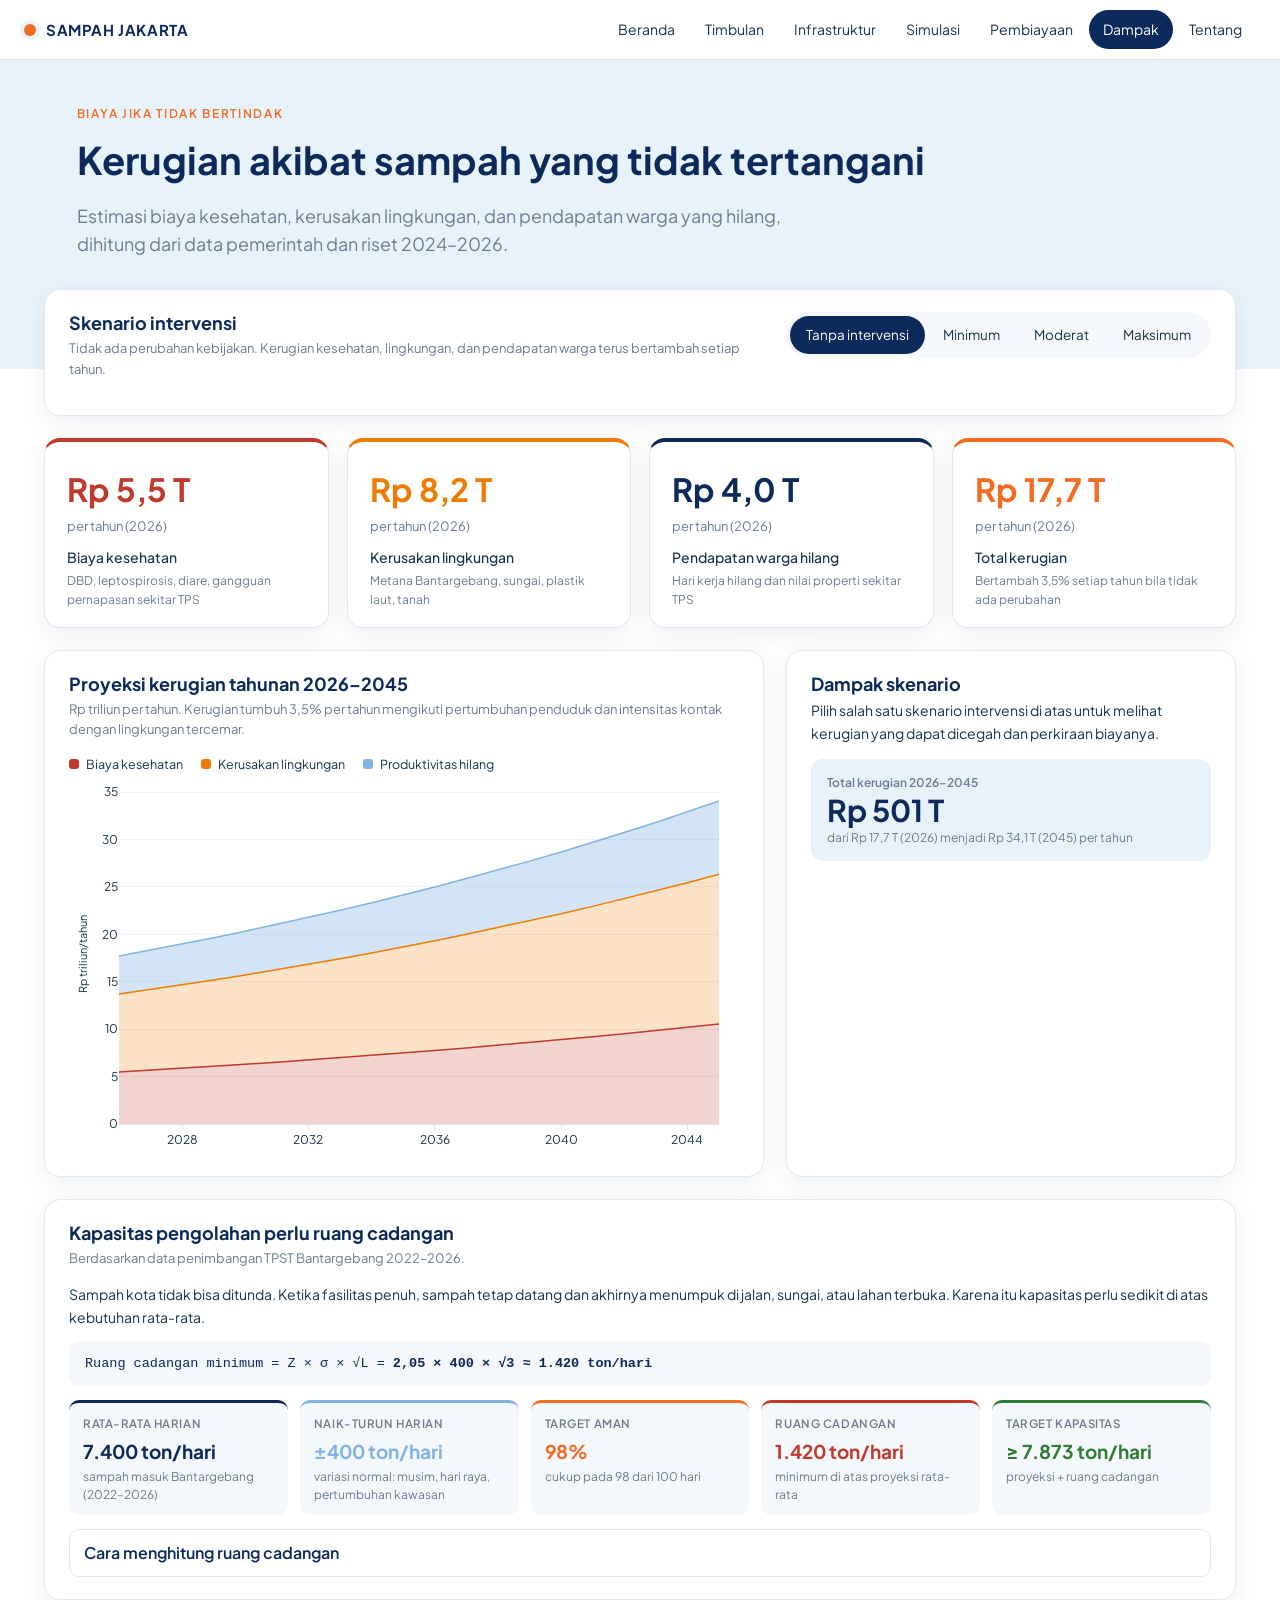
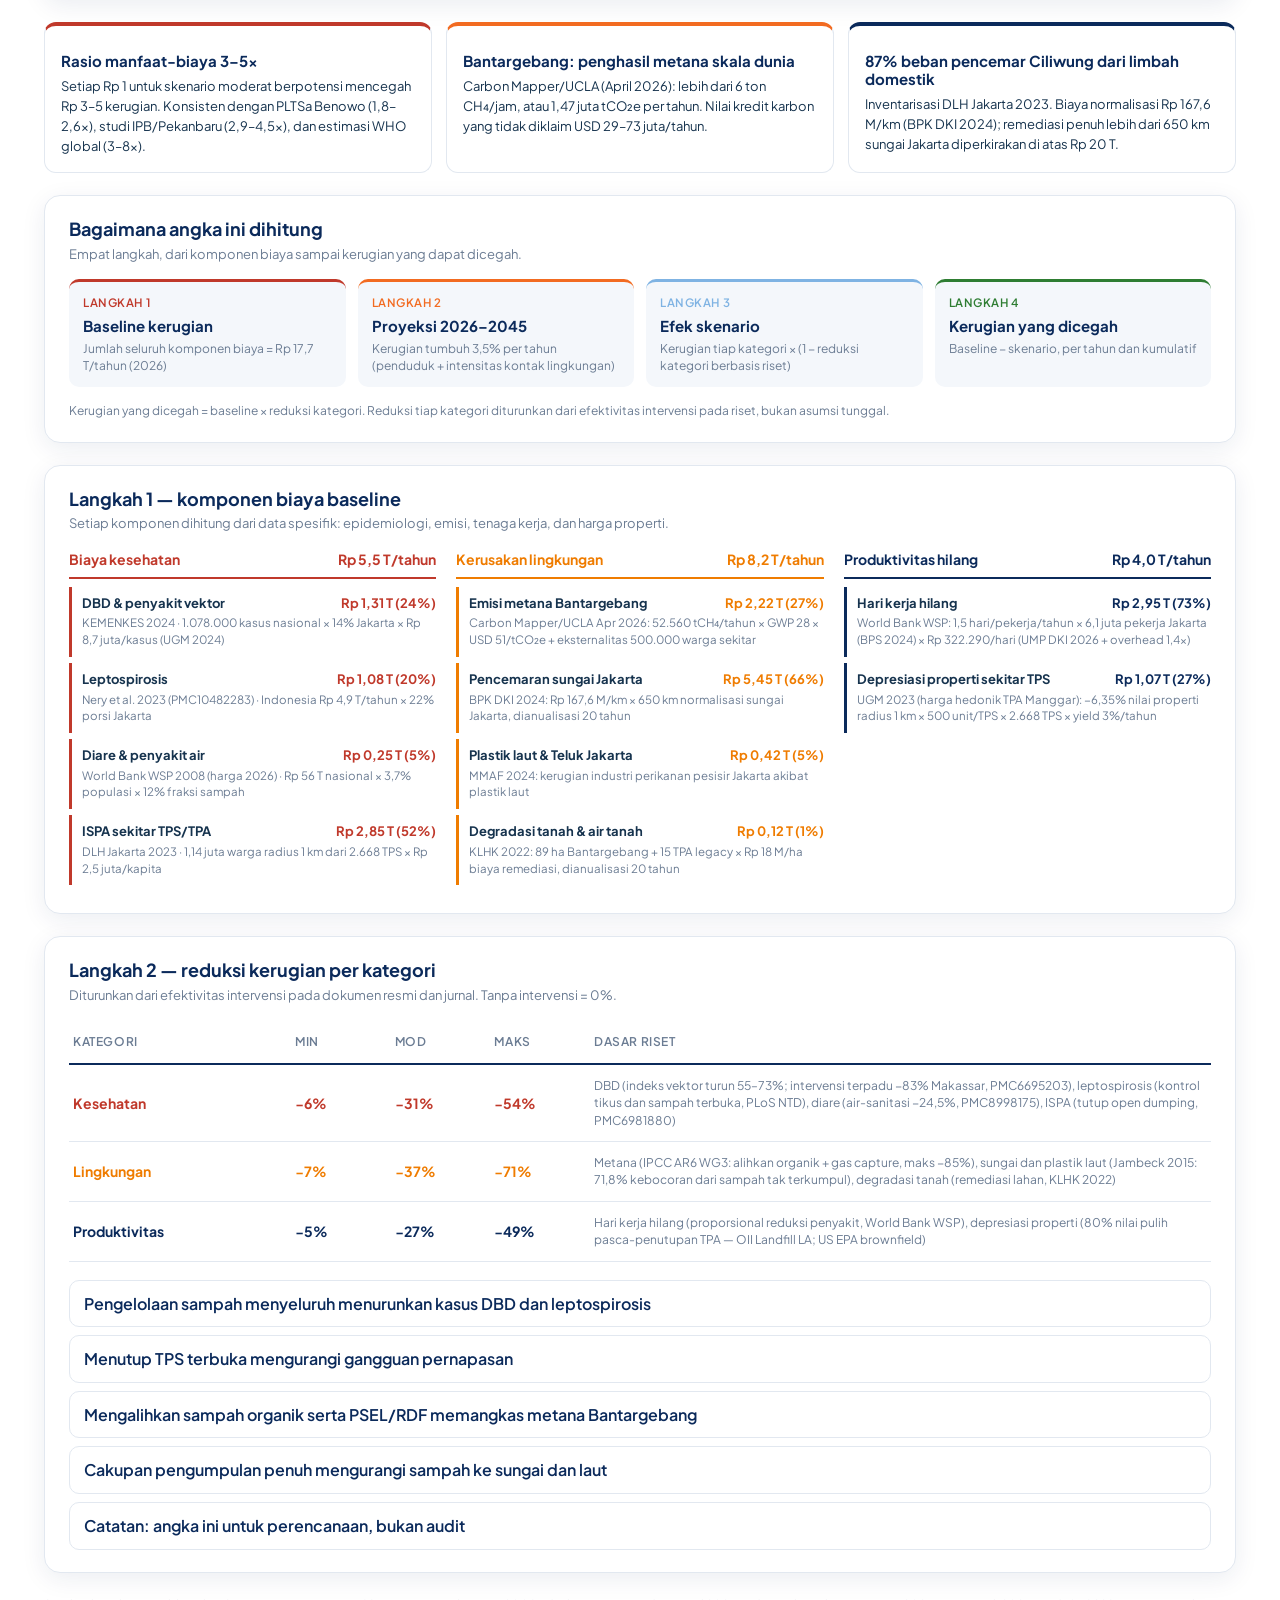
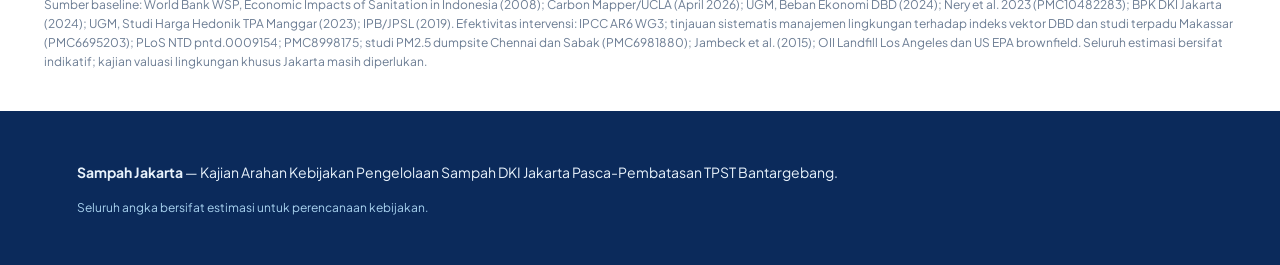
==== dampak.html @ bf36d1b4 "feat(static-site): Dampak page (opportunity cost) js/dampak-model.js ports the cost model from panel" ====
<!DOCTYPE html>
<html lang="id">
<head>
  <meta charset="utf-8">
  <meta name="viewport" content="width=device-width, initial-scale=1">
  <title>Dampak — Sampah Jakarta</title>
  <meta name="description" content="Estimasi kerugian kesehatan, lingkungan, dan produktivitas jika masalah sampah Jakarta tidak ditangani, 2026–2045.">
  <link rel="preconnect" href="https://fonts.googleapis.com">
  <link rel="preconnect" href="https://fonts.gstatic.com" crossorigin>
  <link href="https://fonts.googleapis.com/css2?family=Plus+Jakarta+Sans:wght@400;500;600;700&display=swap" rel="stylesheet">
  <link rel="stylesheet" href="css/style.css">
</head>
<body class="page">

  <nav class="topnav" aria-label="Navigasi utama">
    <a class="site-title" href="index.html"><span class="dot"></span>SAMPAH JAKARTA</a>
    <button class="nav-toggle" aria-label="Buka menu" aria-expanded="false">☰</button>
    <div class="topnav-links">
      <a href="index.html">Beranda</a>
      <a href="timbulan.html">Timbulan</a>
      <a href="infrastruktur.html">Infrastruktur</a>
      <a href="simulasi.html">Simulasi</a>
      <a href="pembiayaan.html">Pembiayaan</a>
      <a class="active" href="dampak.html">Dampak</a>
      <a href="tentang.html">Tentang</a>
    </div>
  </nav>

  <header class="page-header">
    <p class="eyebrow">Biaya jika tidak bertindak</p>
    <h1>Kerugian akibat sampah yang tidak tertangani</h1>
    <p class="lead">Estimasi biaya kesehatan, kerusakan lingkungan, dan pendapatan warga yang hilang, dihitung dari data pemerintah dan riset 2024–2026.</p>
  </header>

  <main class="page-body">
    <section class="panel sken-panel">
      <div class="panel-head panel-head-row">
        <div><h2>Skenario intervensi</h2><p id="sken-desc"></p></div>
        <div class="seg" id="seg" role="radiogroup" aria-label="Skenario"></div>
      </div>
    </section>

    <section class="stats stats-page stats-sim" aria-label="Kerugian 2026">
      <article class="stat stat-alert"><p class="stat-num" data-k="kes">–</p><p class="stat-unit" data-k="kes_d">per tahun (2026)</p><p class="stat-label">Biaya kesehatan</p><p class="stat-note">DBD, leptospirosis, diare, gangguan pernapasan sekitar TPS</p></article>
      <article class="stat" style="border-top-color:var(--siaga)"><p class="stat-num" style="color:var(--siaga)" data-k="lng">–</p><p class="stat-unit" data-k="lng_d">per tahun (2026)</p><p class="stat-label">Kerusakan lingkungan</p><p class="stat-note">Metana Bantargebang, sungai, plastik laut, tanah</p></article>
      <article class="stat"><p class="stat-num" data-k="prd">–</p><p class="stat-unit" data-k="prd_d">per tahun (2026)</p><p class="stat-label">Pendapatan warga hilang</p><p class="stat-note">Hari kerja hilang dan nilai properti sekitar TPS</p></article>
      <article class="stat stat-warn"><p class="stat-num" data-k="tot">–</p><p class="stat-unit" data-k="tot_d">per tahun (2026)</p><p class="stat-label">Total kerugian</p><p class="stat-note" data-k="tot_note"></p></article>
    </section>

    <section class="grid-2 grid-proj">
      <article class="panel">
        <div class="panel-head"><h2>Proyeksi kerugian tahunan 2026–2045</h2>
          <p>Rp triliun per tahun. Kerugian tumbuh 3,5% per tahun mengikuti pertumbuhan penduduk dan intensitas kontak dengan lingkungan tercemar.</p></div>
        <ul class="line-legend" id="dampak-legend"></ul>
        <div id="dampak-chart" class="proj-plot"></div>
      </article>
      <article class="panel" id="savings"></article>
    </section>

    <section class="panel">
      <div class="panel-head"><h2>Kapasitas pengolahan perlu ruang cadangan</h2>
        <p>Berdasarkan data penimbangan TPST Bantargebang 2022–2026.</p></div>
      <p class="body-text">Sampah kota tidak bisa ditunda. Ketika fasilitas penuh, sampah tetap datang dan akhirnya menumpuk di jalan,
        sungai, atau lahan terbuka. Karena itu kapasitas perlu sedikit di atas kebutuhan rata-rata.</p>
      <div class="formula">Ruang cadangan minimum = Z × σ × √L = <b data-k="sc_formula"></b></div>
      <div class="metric-row" id="safety"></div>
      <details class="asumsi-item"><summary>Cara menghitung ruang cadangan</summary>
        <div class="body-text">
          <p>Jumlah sampah harian naik-turun di sekitar rata-rata <b>7.400 ton</b> dengan variasi sekitar <b>±400 ton</b> per hari.
            Besarnya cadangan bergantung pada seberapa yakin kita ingin kapasitas selalu cukup. Bila naik-turunnya mengikuti
            pola kurva lonceng, tiap tingkat keyakinan punya angka pengalinya:</p>
          <table class="harga-table ladder"><thead><tr><th>Di atas rata-rata</th><th>Hari tercukupi</th></tr></thead>
            <tbody><tr><td>+1 σ</td><td>±84%</td></tr><tr><td>+1,64 σ</td><td>95%</td></tr><tr class="hl-row"><td>+2,05 σ</td><td>98%</td></tr><tr><td>+2,33 σ</td><td>99%</td></tr></tbody></table>
          <p>Target yang dipakai <b>98%</b>: fasilitas cukup pada 98 dari 100 hari, sehingga pengalinya 2,05. Masa tunggu 3 bulan
            diperhitungkan karena menambah kapasitas tidak instan. Asumsi distribusi normal adalah penyederhanaan. Data
            Februari–November 2023 tidak dipakai karena ada ketidaksesuaian satuan.</p>
        </div>
      </details>
    </section>

    <section class="skema-grid">
      <article class="skema-card" style="border-top-color:var(--kritis)"><h3>Rasio manfaat-biaya 3–5×</h3>
        <p>Setiap Rp 1 untuk skenario moderat berpotensi mencegah Rp 3–5 kerugian. Konsisten dengan PLTSa Benowo (1,8–2,6×), studi IPB/Pekanbaru (2,9–4,5×), dan estimasi WHO global (3–8×).</p></article>
      <article class="skema-card" style="border-top-color:var(--orange)"><h3>Bantargebang: penghasil metana skala dunia</h3>
        <p>Carbon Mapper/UCLA (April 2026): lebih dari 6 ton CH₄/jam, atau 1,47 juta tCO₂e per tahun. Nilai kredit karbon yang tidak diklaim USD 29–73 juta/tahun.</p></article>
      <article class="skema-card" style="border-top-color:var(--navy)"><h3>87% beban pencemar Ciliwung dari limbah domestik</h3>
        <p>Inventarisasi DLH Jakarta 2023. Biaya normalisasi Rp 167,6 M/km (BPK DKI 2024); remediasi penuh lebih dari 650 km sungai Jakarta diperkirakan di atas Rp 20 T.</p></article>
    </section>

    <section class="panel">
      <div class="panel-head"><h2>Bagaimana angka ini dihitung</h2><p>Empat langkah, dari komponen biaya sampai kerugian yang dapat dicegah.</p></div>
      <div class="metric-row steps" id="steps"></div>
      <p class="source-note">Kerugian yang dicegah = baseline × reduksi kategori. Reduksi tiap kategori diturunkan dari efektivitas intervensi pada riset, bukan asumsi tunggal.</p>
    </section>

    <section class="panel">
      <div class="panel-head"><h2>Langkah 1 — komponen biaya baseline</h2><p>Setiap komponen dihitung dari data spesifik: epidemiologi, emisi, tenaga kerja, dan harga properti.</p></div>
      <div class="komp-cols" id="komponen"></div>
    </section>

    <section class="panel">
      <div class="panel-head"><h2>Langkah 2 — reduksi kerugian per kategori</h2><p>Diturunkan dari efektivitas intervensi pada dokumen resmi dan jurnal. Tanpa intervensi = 0%.</p></div>
      <div class="red-table" id="reduksi"></div>
      <div class="asumsi" id="riset" style="margin-top:18px"></div>
    </section>

    <p class="source-note">Sumber baseline: World Bank WSP, Economic Impacts of Sanitation in Indonesia (2008); Carbon Mapper/UCLA (April 2026);
      UGM, Beban Ekonomi DBD (2024); Nery et al. 2023 (PMC10482283); BPK DKI Jakarta (2024); UGM, Studi Harga Hedonik TPA Manggar (2023);
      IPB/JPSL (2019). Efektivitas intervensi: IPCC AR6 WG3; tinjauan sistematis manajemen lingkungan terhadap indeks vektor DBD dan studi
      terpadu Makassar (PMC6695203); PLoS NTD pntd.0009154; PMC8998175; studi PM2.5 dumpsite Chennai dan Sabak (PMC6981880); Jambeck et al.
      (2015); OII Landfill Los Angeles dan US EPA brownfield. Seluruh estimasi bersifat indikatif; kajian valuasi lingkungan khusus Jakarta masih diperlukan.</p>
  </main>

  <footer class="footer">
    <p><b>Sampah Jakarta</b> — Kajian Arahan Kebijakan Pengelolaan Sampah DKI Jakarta Pasca-Pembatasan TPST Bantargebang.</p>
    <p class="small">Seluruh angka bersifat estimasi untuk perencanaan kebijakan.</p>
  </footer>

  <script src="https://cdn.plot.ly/plotly-2.35.2.min.js"></script>
  <script src="js/common.js"></script>
  <script src="js/dampak-model.js"></script>
  <script src="js/dampak.js"></script>
</body>
</html>
---- css/style.css ----
/* Gaya bersama situs statis. Kerangka mengikuti crossing-sg (DEP5118), kulit gaya dashboard modern. */
:root {
  --navy: #0B2A5B;
  --navy-soft: #16334E;
  --orange: #F26B21;
  --blue-light: #E8F2FB;
  --blue-mid: #7FB3E3;
  --blue-baby: #A9D3F0;
  --amber: #EF7C00;
  --red: #C0392B;
  --ink: #16334E;
  --muted: #6B7C93;
  --bg: #FFFFFF;
  --card: #ffffff;
  --line: #E2E8F0;
  --radius: 16px;
  --shadow: 0 6px 24px rgba(11, 42, 91, 0.08);
  --aman: #2E7D32;
  --siaga: #EF7C00;
  --kritis: #C0392B;
}

* { box-sizing: border-box; }
html { scroll-behavior: smooth; }
body { margin: 0; font-family: 'Plus Jakarta Sans', system-ui, sans-serif; color: var(--ink); background: var(--bg); line-height: 1.6; }
a { color: var(--navy-soft); }
h1, h2, h3 { line-height: 1.2; margin: 0 0 .5em; }

/* ---------- Navigasi ---------- */
.topnav { position: sticky; top: 0; z-index: 50; display: flex; align-items: center; justify-content: space-between;
  padding: 0 24px; height: 60px; background: rgba(255, 255, 255, .92); backdrop-filter: blur(8px);
  border-bottom: 1px solid var(--line); }
.site-title { display: flex; align-items: center; gap: 10px; font-weight: 700; letter-spacing: .04em; color: var(--navy);
  text-decoration: none; font-size: 15px; }
.site-title .dot { width: 12px; height: 12px; border-radius: 50%; background: var(--orange); box-shadow: 0 0 0 4px var(--blue-light); }
.topnav-links { display: flex; gap: 2px; }
.topnav-links a { padding: 8px 14px; border-radius: 999px; color: var(--ink); text-decoration: none; font-size: 14px; }
.topnav-links a:hover { background: var(--blue-light); }
.topnav-links a.active { background: var(--navy); color: #fff; }
.nav-toggle { display: none; background: none; border: 0; font-size: 22px; cursor: pointer; }

/* ---------- Tombol ---------- */
.btn { display: inline-block; padding: 12px 22px; border-radius: 999px; font-weight: 600; font-size: 14px;
  text-decoration: none; transition: transform .15s ease, background-color .15s ease; }
.btn:hover { transform: translateY(-1px); }
.btn-primary { background: var(--orange); color: #fff; }
.btn-primary:hover { background: var(--navy-soft); }
.btn-ghost { border: 1.5px solid rgba(255, 255, 255, .8); color: #fff; }
.btn-ghost:hover { background: rgba(255, 255, 255, .12); }
.btn-sm { padding: 9px 16px; font-size: 13px; margin-top: 8px; }

/* ---------- Hero ---------- */
.hero { position: relative; height: calc(100vh - 60px - 110px); height: calc(100svh - 60px - 110px); min-height: 360px; display: flex; align-items: center; padding: 32px 6vw 100px; color: #fff;
  background:
    linear-gradient(100deg, rgba(8, 33, 74, .88) 0%, rgba(8, 33, 74, .55) 55%, rgba(8, 33, 74, .25) 100%),
    url('../assets/hero.jpg') center / cover,
    radial-gradient(circle at 80% 20%, #1d4f8f, #08214A 70%); }
.hero-text { max-width: 1000px; }
.eyebrow { text-transform: uppercase; letter-spacing: .14em; font-size: 12px; font-weight: 600; color: #A9D3F0; margin: 0 0 14px; }
.hero h1 { font-size: clamp(28px, 3.4vw, 46px); font-weight: 700; }
.hero .hl { color: #F7A06B; }
.lead { font-size: clamp(15px, 1.4vw, 18px); color: #E8F2FB; max-width: 720px; margin: 0; }
.hero-buttons { display: flex; flex-wrap: wrap; gap: 12px; margin-top: 22px; }
.credit { position: absolute; right: 18px; bottom: 92px; margin: 0; font-size: 11px; color: rgba(255, 255, 255, .7); }
.credit a { color: inherit; }

/* ---------- Kartu angka ---------- */
.stats { position: relative; z-index: 5; display: grid; grid-template-columns: repeat(4, 1fr); gap: 18px;
  max-width: 1180px; margin: -90px auto 0; padding: 0 24px; }
.stat { background: var(--card); border: 1px solid var(--line); border-radius: var(--radius); box-shadow: var(--shadow); padding: 22px 22px 18px;
  border-top: 4px solid var(--navy); }
.stat-alert { border-top-color: var(--red); }
.stat { border-top-width: 4px; }
.stat-num { font-size: 32px; font-weight: 700; margin: 0; color: var(--navy); }
.stat-alert .stat-num { color: var(--red); }
.stat-unit { margin: 0; font-size: 13px; color: var(--muted); }
.stat-label { margin: 10px 0 0; font-size: 14px; font-weight: 500; }

/* ---------- Scrollytelling ---------- */
.story { position: relative; display: grid; grid-template-columns: minmax(320px, 420px) 1fr; gap: 0;
  max-width: 1280px; margin: 70px auto 0; padding: 0 24px; }
.story-graphic { grid-column: 2; grid-row: 1; position: sticky; top: 76px; height: calc(100vh - 100px);
  border-radius: var(--radius); overflow: hidden; background: var(--card); box-shadow: var(--shadow); }
.story-steps { grid-column: 1; grid-row: 1; padding-right: 28px; }
.graphic-layer { position: absolute !important; inset: 0; width: 100%; height: 100%; transition: opacity .5s ease; }
#chart { opacity: 0; pointer-events: none; padding: 24px; background: var(--card); }
.story-graphic.show-chart #chart { opacity: 1; pointer-events: auto; }
.story-graphic.show-chart #map { opacity: 0; }
.step { min-height: 85vh; display: flex; align-items: center; }
.step:first-child { min-height: 60vh; align-items: flex-start; }
.step .card { background: var(--card); border-radius: var(--radius); padding: 26px 28px; box-shadow: var(--shadow);
  opacity: .35; transition: opacity .3s ease, transform .3s ease; border-left: 4px solid transparent; }
.step.active .card { opacity: 1; transform: translateX(4px); border-left-color: var(--orange); }
.step-no { margin: 0 0 6px; font-size: 12px; font-weight: 600; letter-spacing: .1em; text-transform: uppercase; color: var(--orange); }
.step h2 { font-size: 24px; }
.step p { margin: 0 0 6px; font-size: 15px; color: #16334E; }
.tag { display: inline-block; padding: 1px 8px; border-radius: 6px; font-size: 12px; font-weight: 700; color: #fff; }
.tag-kritis { background: var(--kritis); }
.tag-aman { background: var(--aman); }

.legend { position: absolute; left: 16px; bottom: 16px; z-index: 2; background: rgba(255, 255, 255, .95);
  border-radius: 10px; padding: 10px 12px; font-size: 12px; box-shadow: var(--shadow); }
.legend:empty { display: none; }
.legend .row { display: flex; align-items: center; gap: 8px; }
.legend .sw { width: 14px; height: 14px; border-radius: 3px; }
.legend .bar { width: 160px; height: 10px; border-radius: 5px; margin: 4px 0; }
.legend .ends { display: flex; justify-content: space-between; color: var(--muted); }
.story-graphic.show-chart .legend { display: none; }

/* ---------- Jelajahi ---------- */
.explore { max-width: 1180px; margin: 40px auto 0; padding: 60px 24px; }
.explore h2 { font-size: 30px; }
.section-lead { color: var(--muted); margin-top: 0; }
.explore-grid { display: grid; grid-template-columns: repeat(5, 1fr); gap: 18px; margin-top: 24px; }
.explore-card { display: flex; flex-direction: column; background: var(--card); border-radius: var(--radius); overflow: hidden;
  box-shadow: var(--shadow); text-decoration: none; color: var(--ink); transition: transform .2s ease, box-shadow .2s ease; }
.explore-card:hover { transform: translateY(-4px); box-shadow: 0 12px 32px rgba(11, 42, 91, .14); }
.explore-img { height: 120px; background: linear-gradient(135deg, var(--orange), var(--navy)) center / cover; }
.img-timbulan { background-image: linear-gradient(rgba(11,42,91,.25), rgba(11,42,91,.25)), url('../assets/card-timbulan.jpg'), linear-gradient(135deg, #7FB3E3, #0B2A5B); }
.img-infra { background-image: linear-gradient(rgba(11,42,91,.25), rgba(11,42,91,.25)), url('../assets/card-infra.jpg'), linear-gradient(135deg, #A9D3F0, #16334E); }
.img-sim { background-image: linear-gradient(rgba(11,42,91,.25), rgba(11,42,91,.25)), url('../assets/card-sim.jpg'), linear-gradient(135deg, #F26B21, #9c3d0c); }
.img-biaya { background-image: linear-gradient(rgba(11,42,91,.25), rgba(11,42,91,.25)), url('../assets/card-biaya.jpg'), linear-gradient(135deg, #7FB3E3, #08214A); }
.img-dampak { background-image: linear-gradient(rgba(11,42,91,.25), rgba(11,42,91,.25)), url('../assets/card-dampak.jpg'), linear-gradient(135deg, #C0392B, #6e1c14); }
.explore-body { padding: 18px 20px 20px; display: flex; flex-direction: column; flex: 1; }
.explore-body h3 { font-size: 18px; margin-bottom: 6px; }
.explore-body p { font-size: 13.5px; color: var(--muted); margin: 0 0 14px; flex: 1; }
.explore-body span { font-weight: 600; font-size: 13.5px; color: var(--navy-soft); }

/* ---------- Footer ---------- */
.footer { background: var(--navy); color: #E8F2FB; padding: 36px 6vw; font-size: 14px; }
.footer .small { font-size: 12px; color: #A9D3F0; max-width: 900px; }

/* ---------- Responsif ---------- */
@media (max-width: 1000px) { .explore-grid { grid-template-columns: repeat(2, 1fr); } }
@media (max-width: 900px) {
  .stats { grid-template-columns: repeat(2, 1fr); }
  .story { grid-template-columns: 1fr; }
  .story-graphic { grid-column: 1; top: 60px; height: 55vh; z-index: 1; }
  .story-steps { grid-column: 1; padding-right: 0; position: relative; z-index: 2; }
  .step { min-height: 75vh; align-items: flex-end; }
  .step .card { opacity: .95; }
}
@media (max-width: 760px) {
  .nav-toggle { display: block; }
  .topnav-links { display: none; position: absolute; top: 60px; left: 0; right: 0; flex-direction: column;
    background: #fff; padding: 8px 16px 16px; border-bottom: 1px solid var(--line); }
  .topnav.open .topnav-links { display: flex; }
  .hero { padding: 48px 20px 130px; height: auto; min-height: 0; }
  .stats { padding: 0 16px; gap: 12px; }
  .stat-num { font-size: 24px; }
  .story, .explore { padding-left: 16px; padding-right: 16px; }
}
@media (prefers-reduced-motion: reduce) {
  html { scroll-behavior: auto; }
  .btn, .explore-card, .step .card, .graphic-layer { transition: none; }
}

/* ---------- Panel grafik di cerita ---------- */
#chart { display: flex; flex-direction: column; padding: 28px 32px; }
.chart-head h3 { font-size: 20px; margin: 0 0 4px; color: var(--navy); }
.chart-head p { margin: 0; font-size: 13.5px; color: var(--muted); }
.plot { flex: 1; min-height: 0; margin-top: 12px; }
.komp-grid { flex: 1; display: grid; grid-template-columns: 1fr 1.1fr; gap: 36px; align-items: center; min-height: 0; }
.donut { width: 100%; aspect-ratio: 1; max-height: 340px; margin: 0 auto; }
.donut-legend { list-style: none; padding: 0; margin: 14px 0 0; display: grid; grid-template-columns: 1fr 1fr; gap: 6px 18px; font-size: 13px; }
.donut-legend li { display: flex; align-items: center; gap: 8px; }
.donut-legend b { margin-left: auto; font-weight: 600; }
.donut-legend i, .kbar-name i { width: 10px; height: 10px; border-radius: 50%; display: inline-block; flex: none; }
.kbars { display: flex; flex-direction: column; gap: 18px; }
.kbars-title { margin: 0; font-size: 12px; font-weight: 600; letter-spacing: .08em; text-transform: uppercase; color: var(--muted); }
.kbar-head { display: flex; justify-content: space-between; align-items: baseline; margin-bottom: 6px; }
.kbar-name { display: flex; align-items: center; gap: 8px; font-weight: 600; font-size: 14px; }
.kbar-val { font-weight: 700; font-size: 18px; color: var(--navy); }
.kbar-track { height: 10px; border-radius: 999px; background: #EEF2F6; overflow: hidden; }
.kbar-fill { height: 100%; border-radius: 999px; transition: width .8s ease; }
.kbar-sub { margin-top: 4px; font-size: 12px; color: var(--muted); }
.kbars-note { margin: 0; font-size: 11.5px; color: var(--muted); }
@media (max-width: 900px) {
  #chart { padding: 18px; overflow-y: auto; }
  .komp-grid { grid-template-columns: 1fr; gap: 16px; }
  .donut { max-height: 180px; }
}
.line-legend { list-style: none; padding: 0; margin: 14px 0 0; display: flex; flex-wrap: wrap; gap: 6px 18px; font-size: 12.5px; color: var(--ink); }
.line-legend li { display: flex; align-items: center; gap: 7px; }
.line-legend i { width: 18px; height: 3px; border-radius: 2px; display: inline-block; }
.line-legend i.dash { height: 0; border-top: 2px dashed; background: none; }
.komp-body { flex: 1; display: flex; min-height: 0; } .komp-body .komp-grid { width: 100%; }

/* ---------- Halaman dalam ---------- */
.page-header { background: var(--blue-light); padding: 44px 6vw 110px; }
.page-header .eyebrow { color: var(--orange); }
.page-header h1 { font-size: clamp(26px, 3vw, 38px); color: var(--navy); }
.page-header .lead { color: var(--muted); margin: 0; }
.page-body { max-width: 1240px; margin: 0 auto; padding: 0 24px 40px; display: flex; flex-direction: column; gap: 22px; }
.stats-page { margin: -80px 0 0; padding: 0; max-width: none; width: 100%; }
.stat-note { margin: 2px 0 0; font-size: 12px; color: var(--muted); }
.stat-aman { border-top-color: var(--aman) !important; }
.stat-aman .stat-num { color: var(--aman); }
.stat-warn { border-top-color: var(--orange) !important; }
.stat-warn .stat-num { color: var(--orange); }
.grid-2 { display: grid; grid-template-columns: 1fr 1fr; gap: 22px; }
.panel { background: var(--card); border: 1px solid var(--line); border-radius: var(--radius); box-shadow: var(--shadow);
  padding: 22px 24px; min-width: 0; }
.panel-head h2 { font-size: 18px; margin: 0 0 4px; color: var(--navy); }
.panel-head p { margin: 0 0 14px; font-size: 13px; color: var(--muted); }
.panel-head-row { display: flex; justify-content: space-between; align-items: flex-start; gap: 12px; }
.map-box { position: relative; height: 440px; border-radius: 12px; overflow: hidden; }
.map-fill { position: absolute !important; inset: 0; width: 100%; height: 100%; }
.komp-page { min-height: 360px; }
.komp-page .donut { max-height: 280px; max-width: 280px; }
.trend-plot { height: 380px; }
.btn-chip { border: 1px solid var(--line); background: #fff; border-radius: 999px; padding: 6px 14px; font: inherit;
  font-size: 13px; cursor: pointer; color: var(--navy); white-space: nowrap; }
.btn-chip:hover { background: var(--blue-light); }
.cascade { display: flex; flex-direction: column; gap: 6px; max-height: 380px; overflow-y: auto; padding-right: 4px; }
.cbar { display: grid; grid-template-columns: 150px 1fr 64px; align-items: center; gap: 12px; border: 0; background: none;
  padding: 7px 8px; border-radius: 8px; font: inherit; font-size: 13.5px; color: var(--ink); text-align: left; cursor: pointer; }
.cbar:hover:not(:disabled) { background: var(--blue-light); }
.cbar:disabled { cursor: default; }
.cbar-name { overflow: hidden; text-overflow: ellipsis; white-space: nowrap; }
.cbar-track { height: 10px; background: #EEF2F6; border-radius: 999px; overflow: hidden; }
.cbar-fill { display: block; height: 100%; background: var(--navy); border-radius: 999px; }
.cbar:hover:not(:disabled) .cbar-fill { background: var(--orange); }
.cbar-val { text-align: right; font-weight: 600; font-variant-numeric: tabular-nums; }
.source-note { font-size: 12px; color: var(--muted); margin: 0; }
.tag-siaga { background: var(--siaga); }
.tag-na { background: #90A4AE; }
.pop { font-family: 'Plus Jakarta Sans', sans-serif; font-size: 12.5px; color: var(--ink); }
.pop .tag { margin-left: 6px; }
.pop table { margin-top: 6px; border-collapse: collapse; }
.pop td { padding: 2px 10px 2px 0; }
.pop td:first-child { color: var(--muted); }
.maplibregl-popup-content { font-family: 'Plus Jakarta Sans', sans-serif; font-size: 12.5px; border-radius: 10px; }
@media (max-width: 900px) {
  .grid-2 { grid-template-columns: 1fr; }
  .stats-page { grid-template-columns: repeat(2, 1fr); }
  .map-box { height: 360px; }
  .cbar { grid-template-columns: 110px 1fr 56px; }
}

/* ---------- Infrastruktur ---------- */
.stats-5 { grid-template-columns: repeat(5, 1fr); }
.infra-layout { display: grid; grid-template-columns: 260px 1fr; gap: 20px; }
.infra-filter { display: flex; flex-direction: column; gap: 8px; }
.filter-label { margin: 6px 0 0; font-size: 12px; font-weight: 600; letter-spacing: .08em; text-transform: uppercase; color: var(--muted); }
.select { font: inherit; font-size: 14px; padding: 9px 12px; border: 1px solid var(--line); border-radius: 10px; background: #fff; color: var(--ink); }
.jenis-list { display: flex; flex-direction: column; gap: 2px; }
.jenis-item { display: flex; align-items: center; gap: 9px; padding: 6px 8px; border-radius: 8px; font-size: 13.5px; cursor: pointer; }
.jenis-item:hover { background: var(--blue-light); }
.jenis-item input { accent-color: var(--navy); margin: 0; }
.jenis-item i, .pop-jenis i, .wil-card li i { width: 10px; height: 10px; border-radius: 50%; flex: none; display: inline-block; }
.jenis-item b { margin-left: auto; font-weight: 600; color: var(--muted); font-size: 12.5px; }
.filter-actions { display: flex; gap: 8px; margin-top: 4px; }
.filter-count { margin: 6px 0 0; font-size: 13px; color: var(--muted); }
.map-tall { height: 600px; }
.pop-jenis { display: flex; align-items: center; gap: 6px; margin-top: 2px; color: var(--muted); }
.kap-table { display: flex; flex-direction: column; }
.kap-row { display: grid; grid-template-columns: 1.6fr 1fr 2.2fr 1fr; gap: 16px; align-items: center; padding: 14px 4px;
  border-bottom: 1px solid var(--line); font-size: 14px; }
.kap-row:last-child { border-bottom: 0; }
.kap-row small { display: block; font-size: 12px; color: var(--muted); font-weight: 400; }
.kap-head { font-size: 12px; font-weight: 600; letter-spacing: .06em; text-transform: uppercase; color: var(--muted); padding-top: 0; }
.kap-row .muted { color: var(--muted); font-style: italic; }
.kap-bar { display: block; height: 8px; background: #EEF2F6; border-radius: 999px; overflow: hidden; margin-bottom: 6px; }
.kap-bar span { display: block; height: 100%; border-radius: 999px; }
.kap-badge-cell { text-align: right; }
.badge { display: inline-block; padding: 4px 10px; border-radius: 6px; font-size: 11px; font-weight: 700; letter-spacing: .04em; text-transform: uppercase; white-space: nowrap; }
.badge-danger { background: #FCE9E9; color: var(--kritis); }
.badge-info { background: var(--blue-light); color: var(--navy); }
.badge-muted { background: #EEF1F5; color: var(--muted); font-style: italic; }
.wilayah-grid { display: grid; grid-template-columns: repeat(6, 1fr); gap: 14px; }
.wil-card { border: 1px solid var(--line); border-radius: 12px; padding: 16px; }
.wil-card h3 { font-size: 14px; margin: 0 0 4px; color: var(--navy); }
.wil-total { font-size: 24px; font-weight: 700; margin: 0 0 8px; color: var(--navy); }
.wil-total span { font-size: 12px; font-weight: 400; color: var(--muted); }
.wil-card ul { list-style: none; margin: 0; padding: 0; display: flex; flex-direction: column; gap: 4px; font-size: 13px; }
.wil-card li { display: flex; align-items: center; gap: 8px; }
.wil-card li b { margin-left: auto; font-weight: 600; }
@media (max-width: 1100px) { .wilayah-grid { grid-template-columns: repeat(3, 1fr); } .stats-5 { grid-template-columns: repeat(3, 1fr); } }
@media (max-width: 900px) {
  .infra-layout { grid-template-columns: 1fr; }
  .jenis-list { display: grid; grid-template-columns: 1fr 1fr; }
  .map-tall { height: 440px; }
  .kap-head { display: none; }
  .kap-row { grid-template-columns: 1fr 1fr; gap: 6px 14px; }
  .kap-badge-cell { text-align: left; }
  .wilayah-grid, .stats-5 { grid-template-columns: repeat(2, 1fr); }
}

/* ---------- Simulasi ---------- */
.preset-row { display: flex; align-items: center; gap: 6px; flex-wrap: wrap; font-size: 13px; color: var(--muted); }
.sken-grid { display: grid; grid-template-columns: repeat(6, 1fr); gap: 14px; }
.sken-card { border: 1px solid var(--line); border-radius: 12px; padding: 14px 14px 12px; display: flex; flex-direction: column; }
.sken-title { margin: 0 0 10px; font-size: 13.5px; font-weight: 600; display: flex; align-items: center; gap: 8px; color: var(--navy); }
.sken-no { display: inline-grid; place-items: center; width: 20px; height: 20px; border-radius: 50%; background: var(--navy); color: #fff; font-size: 11px; flex: none; }
.range { width: 100%; accent-color: var(--orange); margin: 0; }
.sken-ticks, .range-ends { display: flex; justify-content: space-between; font-size: 10.5px; color: var(--muted); margin-top: 2px; }
.sken-level { margin: 10px 0 0; font-weight: 700; font-size: 14px; color: var(--orange); }
.sken-desc { margin: 2px 0 0; font-size: 12px; color: var(--muted); line-height: 1.45; }
.stats-sim { margin-top: 0; }
.sim-map-layout { display: grid; grid-template-columns: 1fr 280px; gap: 20px; }
.sim-side { display: flex; flex-direction: column; gap: 10px; }
.status-counts { display: grid; grid-template-columns: repeat(3, 1fr); gap: 8px; }
.sc { border-radius: 12px; padding: 12px 8px; text-align: center; color: #fff; }
.sc b { display: block; font-size: 26px; line-height: 1.1; }
.sc span { font-size: 12px; font-weight: 600; letter-spacing: .04em; }
.sc-aman { background: var(--aman); } .sc-siaga { background: var(--siaga); } .sc-kritis { background: var(--kritis); }
.play-row { display: flex; gap: 8px; align-items: center; }
.play-row .btn { margin: 0; }
.sim-interp { margin: 4px 0 0; font-size: 13px; line-height: 1.6; background: var(--blue-light); border-radius: 10px; padding: 12px 14px; }
.grid-proj { grid-template-columns: 1.6fr 1fr; }
.proj-plot { height: 380px; }
.target-grid { display: grid; grid-template-columns: 1fr 1fr; gap: 12px; }
.target { border: 1px solid var(--line); border-left: 4px solid var(--navy); border-radius: 12px; padding: 14px 16px; }
.target.t-ok { border-left-color: var(--aman); } .target.t-bad { border-left-color: var(--kritis); }
.t-label { margin: 0; font-size: 12px; font-weight: 600; letter-spacing: .05em; text-transform: uppercase; color: var(--muted); }
.t-val { margin: 4px 0 2px; font-size: 20px; font-weight: 700; color: var(--navy); }
.t-ok .t-val { color: var(--aman); } .t-bad .t-val { color: var(--kritis); }
.t-note { margin: 0; font-size: 12px; color: var(--muted); }
.komp-sim-grid { display: grid; grid-template-columns: 1fr 1fr; gap: 40px; }
.fbars { display: flex; flex-direction: column; gap: 10px; margin-top: 14px; }
.fbar { display: grid; grid-template-columns: 110px 1fr 60px; gap: 12px; align-items: center; font-size: 13.5px; }
.fbar b { text-align: right; font-variant-numeric: tabular-nums; }
.komp-total { display: grid; grid-template-columns: repeat(3, 1fr); gap: 10px; margin-top: 20px; }
.komp-total div { background: #F4F7FB; border-radius: 10px; padding: 10px 12px; }
.komp-total span { display: block; font-size: 11.5px; color: var(--muted); }
.komp-total b { font-size: 18px; color: var(--navy); } .komp-total b.red { color: var(--kritis); }
.asumsi { display: flex; flex-direction: column; gap: 8px; }
.asumsi-item { border: 1px solid var(--line); border-radius: 10px; padding: 10px 14px; }
.asumsi-item summary { cursor: pointer; font-weight: 600; display: flex; align-items: center; gap: 8px; color: var(--navy); }
.asumsi-item ul { margin: 10px 0 2px; padding-left: 18px; font-size: 13px; color: var(--ink); display: flex; flex-direction: column; gap: 6px; }
@media (max-width: 1100px) { .sken-grid { grid-template-columns: repeat(3, 1fr); } }
@media (max-width: 900px) {
  .sim-map-layout, .grid-proj, .komp-sim-grid { grid-template-columns: 1fr; }
  .sken-grid { grid-template-columns: 1fr 1fr; }
  .stats-sim { grid-template-columns: repeat(2, 1fr); }
}
@media (max-width: 520px) { .sken-grid, .target-grid { grid-template-columns: 1fr; } .komp-total { grid-template-columns: 1fr; } }
.sken-panel { margin-top: -80px; position: relative; z-index: 2; }
@media (max-width: 760px) { .panel-head-row { flex-direction: column; } .preset-row { margin-bottom: 12px; } }

/* ---------- Pembiayaan ---------- */
.sken-grid-3 { grid-template-columns: repeat(3, 1fr); }
.harga-table { width: 100%; border-collapse: collapse; font-size: 13.5px; }
.harga-table th { text-align: left; font-size: 12px; font-weight: 600; letter-spacing: .05em; text-transform: uppercase; color: var(--muted); padding: 0 8px 8px 0; border-bottom: 1px solid var(--line); }
.harga-table td { padding: 10px 8px 10px 0; border-bottom: 1px solid var(--line); }
.harga-table td.muted { color: var(--muted); font-size: 12.5px; }
.harga-val { font-weight: 700; color: var(--navy); text-align: right; white-space: nowrap; }
.fund-grid { display: grid; grid-template-columns: 220px 1fr; gap: 24px; align-items: center; }
.fund-grid .donut { max-height: 220px; }
.dana-list { display: flex; flex-direction: column; }
.dana-row { display: grid; grid-template-columns: 12px 1fr 44px 84px; gap: 10px; align-items: center; padding: 8px 0; border-bottom: 1px solid var(--line); font-size: 13.5px; }
.dana-row i { width: 10px; height: 10px; border-radius: 3px; }
.dana-row em { font-style: normal; color: var(--muted); text-align: right; }
.dana-row b { text-align: right; color: var(--navy); font-variant-numeric: tabular-nums; }
.alokasi { display: flex; flex-direction: column; gap: 16px; }
.alok-title { margin: 0 0 6px; font-weight: 600; color: var(--navy); font-size: 14px; }
.alok-bar { display: flex; height: 10px; border-radius: 999px; overflow: hidden; background: #EEF2F6; }
.alok-bar span { height: 100%; }
.alok ul { list-style: none; margin: 8px 0 0; padding: 0; display: flex; flex-direction: column; gap: 4px; font-size: 12.5px; }
.alok li { display: grid; grid-template-columns: 10px auto 1fr; gap: 4px 8px; align-items: baseline; }
.alok li i { width: 8px; height: 8px; border-radius: 2px; }
.alok li small { grid-column: 3; color: var(--muted); }
.skema-grid { display: grid; grid-template-columns: repeat(3, 1fr); gap: 14px; }
.skema-card { border: 1px solid var(--line); border-top: 4px solid; border-radius: 12px; padding: 16px; }
.skema-card h3 { font-size: 15px; margin: 10px 0 6px; color: var(--navy); }
.skema-card p { margin: 0; font-size: 13px; color: var(--ink); line-height: 1.55; }
.donor-grid { display: grid; grid-template-columns: repeat(3, 1fr); gap: 14px; }
.donor-card { border: 1px solid var(--line); border-radius: 12px; padding: 16px; display: flex; flex-direction: column; gap: 6px; }
.donor-org { margin: 0; font-size: 12px; font-weight: 700; letter-spacing: .06em; text-transform: uppercase; color: var(--orange); }
.donor-card h3 { font-size: 15px; margin: 0; color: var(--navy); }
.donor-amt { margin: 0; font-weight: 600; font-size: 13.5px; }
.chips { display: flex; flex-wrap: wrap; gap: 4px; }
.chip { font-size: 11px; background: var(--blue-light); color: var(--navy); border-radius: 999px; padding: 2px 9px; }
.donor-desc { margin: 0; font-size: 12.5px; color: var(--muted); flex: 1; }
.donor-card a { font-size: 13px; font-weight: 600; }
@media (max-width: 1000px) { .skema-grid, .donor-grid { grid-template-columns: 1fr 1fr; } }
@media (max-width: 760px) {
  .sken-grid-3, .skema-grid, .donor-grid, .fund-grid { grid-template-columns: 1fr; }
  .fund-grid .donut { max-width: 220px; margin: 0 auto; }
}

/* ---------- Dampak ---------- */
.seg { display: inline-flex; background: #F4F7FB; border-radius: 999px; padding: 4px; gap: 2px; flex: none; max-width: 100%; overflow-x: auto; }
.seg button { white-space: nowrap; }
.seg button { border: 0; background: none; font: inherit; font-size: 13.5px; padding: 8px 16px; border-radius: 999px; cursor: pointer; color: var(--ink); }
.seg button[aria-checked="true"] { background: var(--navy); color: #fff; }
.body-text { font-size: 14px; line-height: 1.65; color: var(--ink); margin: 0 0 12px; }
.formula { background: #F4F7FB; border-radius: 10px; padding: 12px 16px; font-family: ui-monospace, Consolas, monospace; font-size: 13.5px; margin-bottom: 14px; color: var(--navy); }
.metric-row { display: grid; grid-template-columns: repeat(5, 1fr); gap: 12px; margin-bottom: 14px; }
.metric-row.steps { grid-template-columns: repeat(4, 1fr); }
.metric { background: #F4F7FB; border-radius: 10px; padding: 12px 14px; border-top: 3px solid; display: flex; flex-direction: column; gap: 2px; }
.metric span { font-size: 11.5px; font-weight: 600; letter-spacing: .05em; text-transform: uppercase; color: var(--muted); }
.metric b { font-size: 19px; } .metric b.step-t { font-size: 15px; color: var(--navy); }
.metric small { font-size: 12px; color: var(--muted); line-height: 1.45; }
.ladder { max-width: 360px; margin: 6px 0 12px; } .ladder .hl-row td { font-weight: 700; color: var(--orange); }
.big-num { background: var(--blue-light); border-radius: 12px; padding: 14px 16px; margin-top: 14px; display: flex; flex-direction: column; }
.big-num span { font-size: 12px; font-weight: 600; color: var(--muted); }
.big-num b { font-size: 30px; color: var(--navy); line-height: 1.2; } .big-num small { font-size: 12px; color: var(--muted); }
.red-rows div { display: flex; justify-content: space-between; padding: 8px 0; border-bottom: 1px solid var(--line); font-size: 14px; }
.bcr { margin: 12px 0 8px; display: flex; justify-content: space-between; align-items: baseline; border: 1px solid var(--aman); background: #F0FDF4; border-radius: 10px; padding: 10px 14px; font-size: 13px; }
.bcr b { font-size: 22px; color: var(--aman); }
.komp-cols { display: grid; grid-template-columns: repeat(3, 1fr); gap: 20px; }
.komp-col-head { display: flex; justify-content: space-between; border-bottom: 2px solid; padding-bottom: 6px; margin-bottom: 8px; font-weight: 700; font-size: 14px; }
.komp-item { border-left: 3px solid; padding: 6px 0 8px 10px; margin-bottom: 6px; }
.komp-item div { display: flex; justify-content: space-between; gap: 8px; font-size: 13px; }
.komp-item span { white-space: nowrap; font-weight: 700; }
.komp-item small { display: block; font-size: 11.5px; color: var(--muted); line-height: 1.45; margin-top: 2px; }
.red-table { overflow-x: auto; }
.red-row { display: grid; grid-template-columns: 1.2fr .5fr .5fr .5fr 3.5fr; gap: 12px; align-items: center; padding: 12px 4px; border-bottom: 1px solid var(--line); min-width: 640px; font-size: 14px; }
.red-row small { font-size: 12px; color: var(--muted); line-height: 1.45; }
.red-head { font-size: 12px; font-weight: 600; letter-spacing: .05em; text-transform: uppercase; color: var(--muted); border-bottom: 2px solid var(--navy); }
.asumsi-item p.body-text { margin: 10px 0 2px; font-size: 13.5px; }
@media (max-width: 900px) {
  .metric-row, .metric-row.steps { grid-template-columns: 1fr 1fr; }
  .komp-cols { grid-template-columns: 1fr; }
}
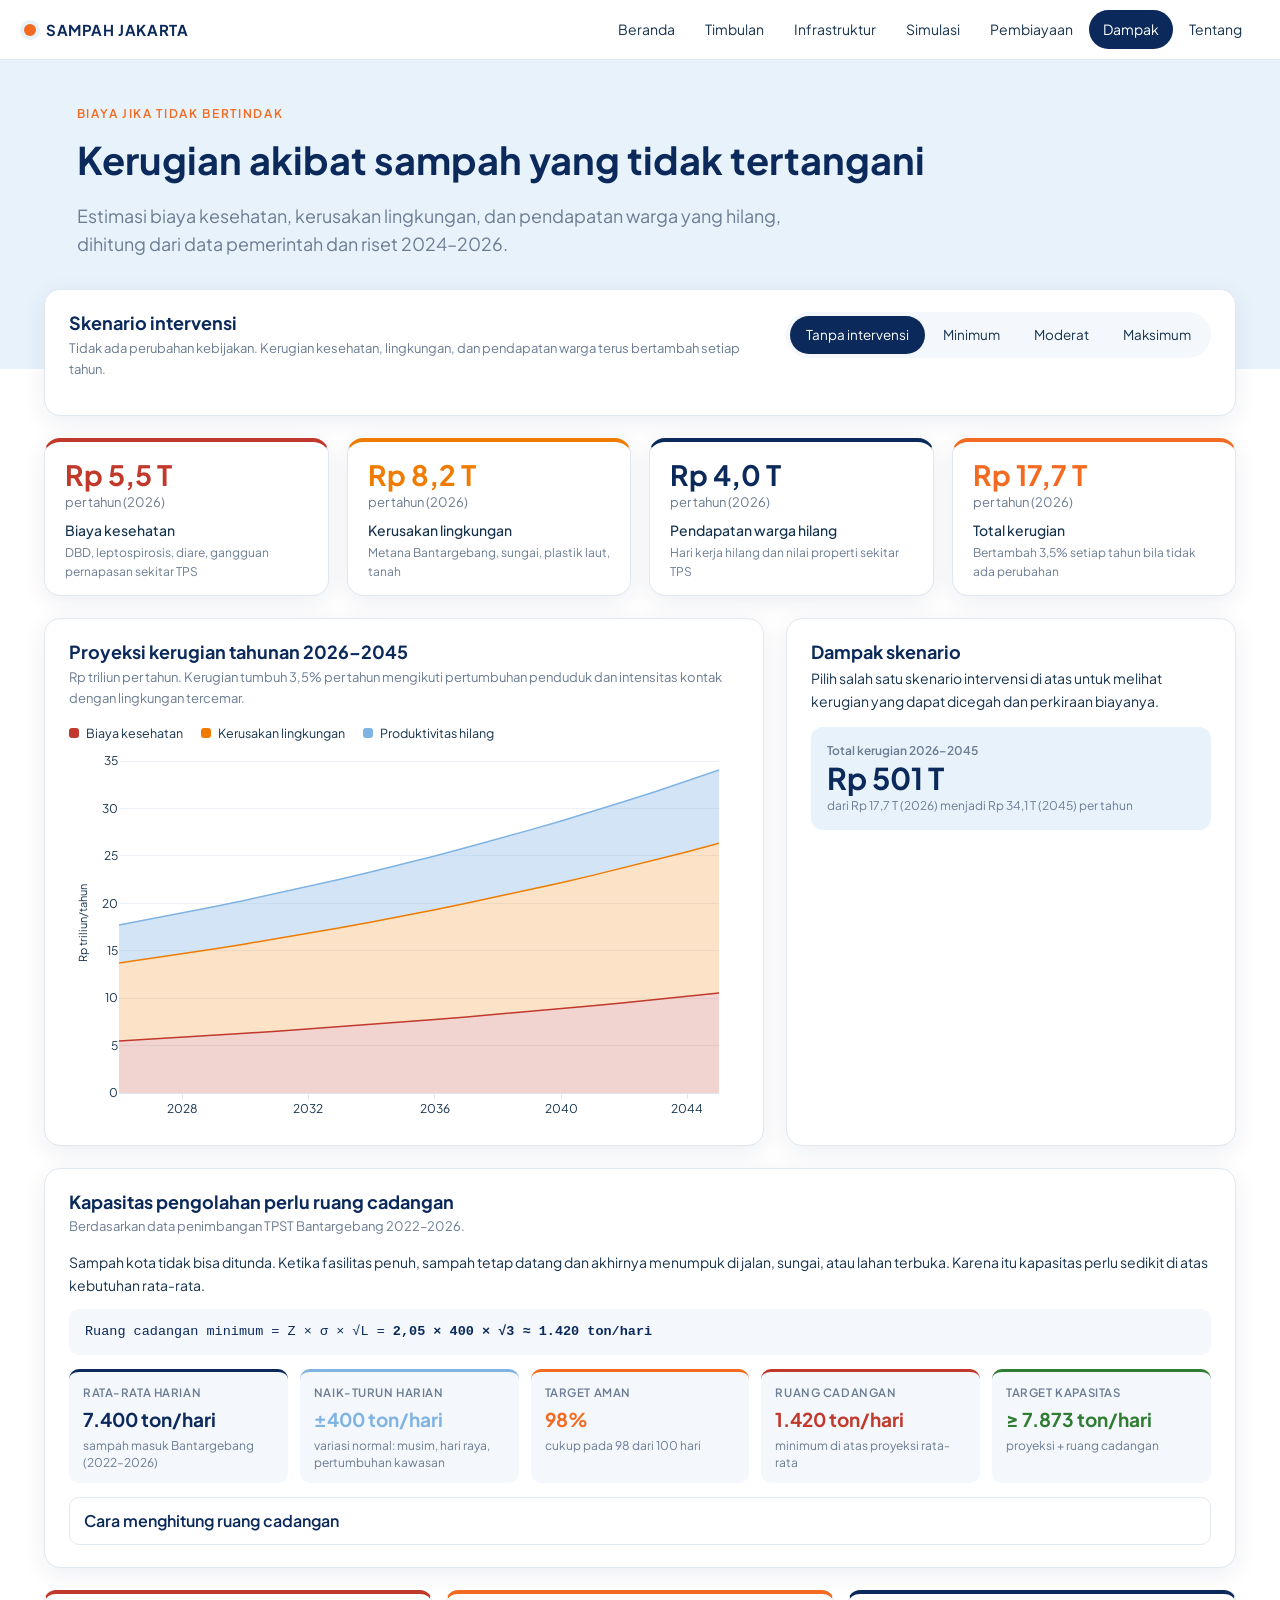
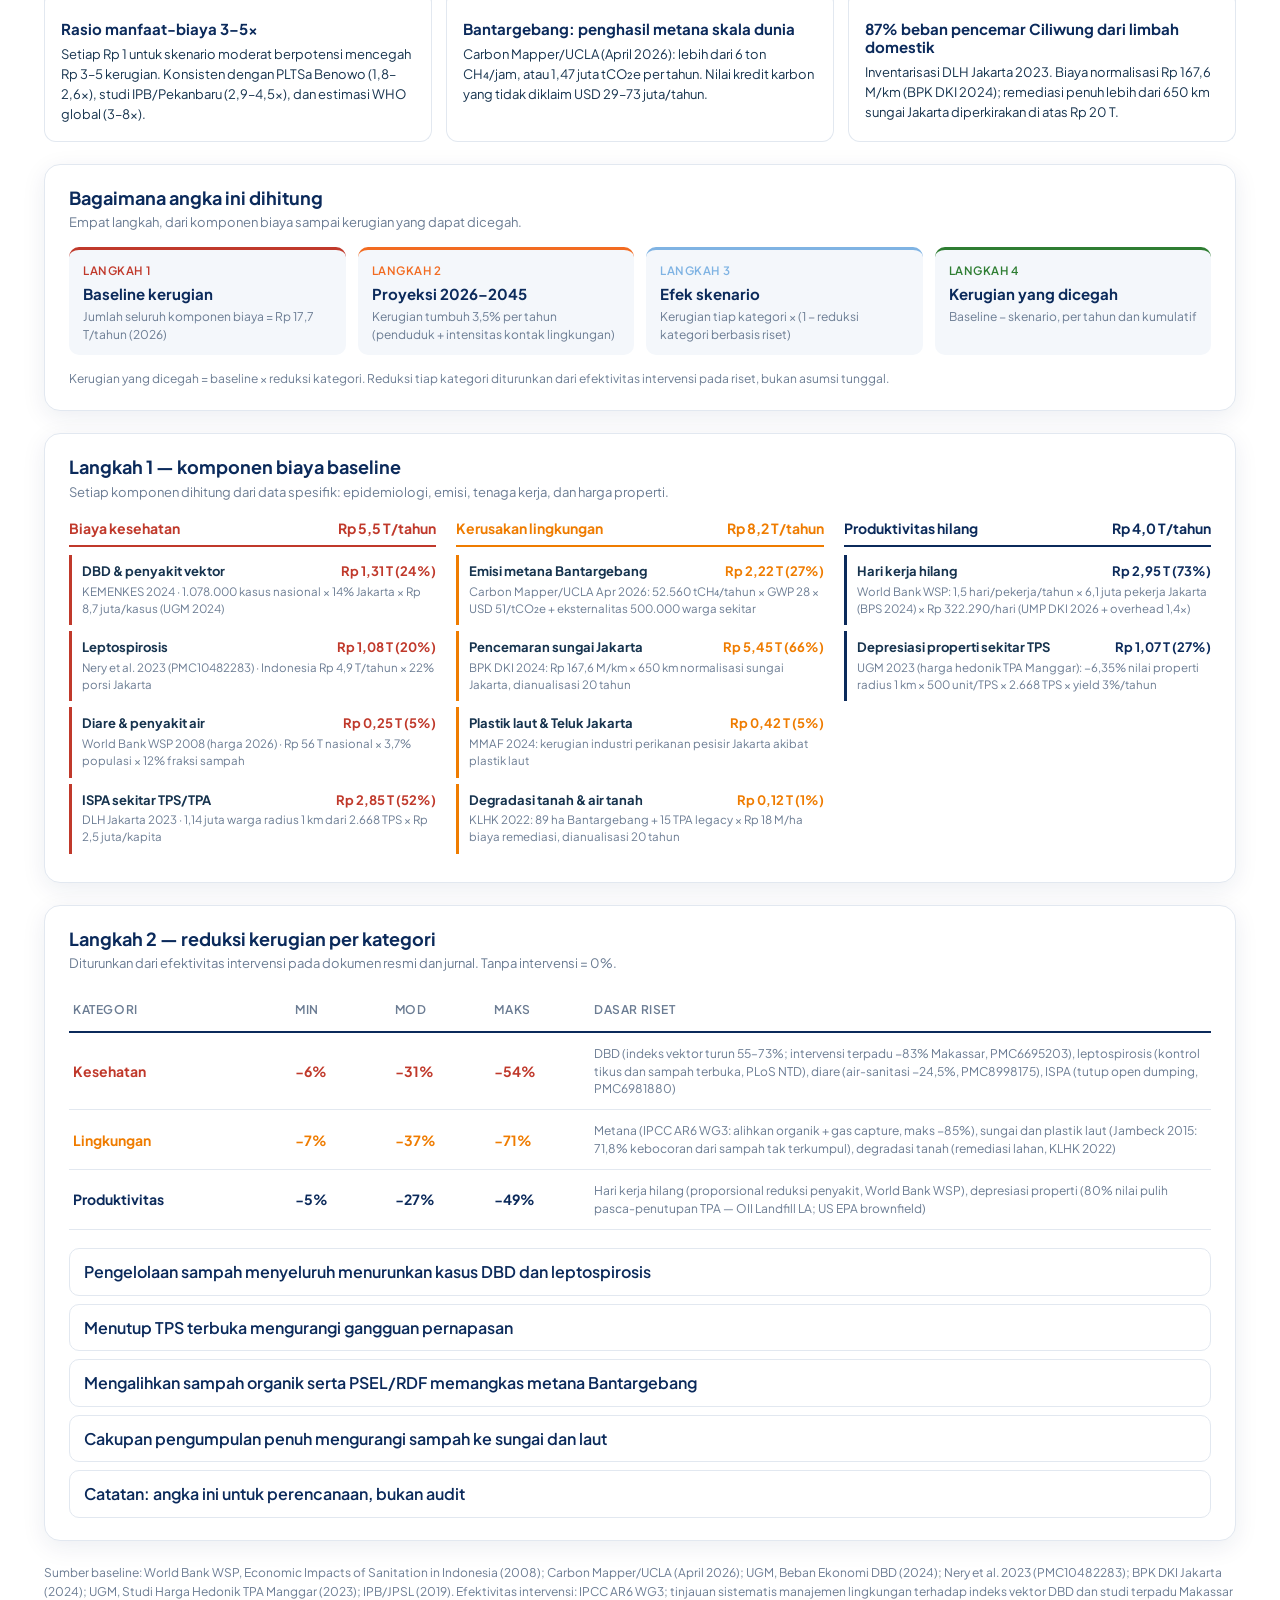
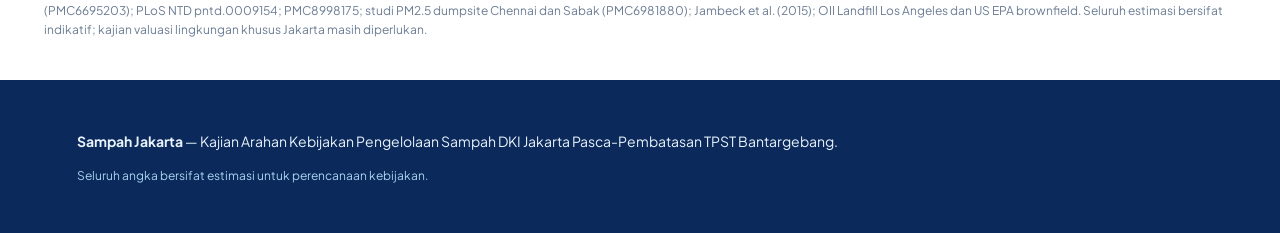
==== commit e7f45b4d: "feat(static-site): spillover model for kelurahan status map Adds Sim.petaLimpahan: capacity and gene" ====
--- a/dampak.html
+++ b/dampak.html
@@ -8,7 +8,7 @@
   <link rel="preconnect" href="https://fonts.googleapis.com">
   <link rel="preconnect" href="https://fonts.gstatic.com" crossorigin>
   <link href="https://fonts.googleapis.com/css2?family=Plus+Jakarta+Sans:wght@400;500;600;700&display=swap" rel="stylesheet">
-  <link rel="stylesheet" href="css/style.css">
+  <link rel="stylesheet" href="css/style.css?v=20261119">
 </head>
 <body class="page">
 
@@ -117,8 +117,8 @@
   </footer>
 
   <script src="https://cdn.plot.ly/plotly-2.35.2.min.js"></script>
-  <script src="js/common.js"></script>
-  <script src="js/dampak-model.js"></script>
-  <script src="js/dampak.js"></script>
+  <script src="js/common.js?v=20261119"></script>
+  <script src="js/dampak-model.js?v=20261119"></script>
+  <script src="js/dampak.js?v=20261119"></script>
 </body>
 </html>
--- a/css/style.css
+++ b/css/style.css
@@ -67,14 +67,14 @@
 /* ---------- Kartu angka ---------- */
 .stats { position: relative; z-index: 5; display: grid; grid-template-columns: repeat(4, 1fr); gap: 18px;
   max-width: 1180px; margin: -90px auto 0; padding: 0 24px; }
-.stat { background: var(--card); border: 1px solid var(--line); border-radius: var(--radius); box-shadow: var(--shadow); padding: 22px 22px 18px;
+.stat { background: var(--card); border: 1px solid var(--line); border-radius: var(--radius); box-shadow: var(--shadow); padding: 16px 20px 14px;
   border-top: 4px solid var(--navy); }
 .stat-alert { border-top-color: var(--red); }
 .stat { border-top-width: 4px; }
-.stat-num { font-size: 32px; font-weight: 700; margin: 0; color: var(--navy); }
+.stat-num { font-size: 28px; line-height: 1.2; font-weight: 700; margin: 0; color: var(--navy); }
 .stat-alert .stat-num { color: var(--red); }
 .stat-unit { margin: 0; font-size: 13px; color: var(--muted); }
-.stat-label { margin: 10px 0 0; font-size: 14px; font-weight: 500; }
+.stat-label { margin: 6px 0 0; font-size: 14px; font-weight: 500; }
 
 /* ---------- Scrollytelling ---------- */
 .story { position: relative; display: grid; grid-template-columns: minmax(320px, 420px) 1fr; gap: 0;
@@ -415,3 +415,27 @@
   .metric-row, .metric-row.steps { grid-template-columns: 1fr 1fr; }
   .komp-cols { grid-template-columns: 1fr; }
 }
+
+/* ---------- Tentang ---------- */
+.slides-box { position: relative; aspect-ratio: 16 / 9.6; border-radius: 12px; overflow: hidden; background: #F4F7FB; }
+.slides-box iframe { position: absolute; inset: 0; width: 100%; height: 100%; border: 0; }
+.method-grid { display: grid; grid-template-columns: repeat(3, 1fr); gap: 14px; }
+.method { border: 1px solid var(--line); border-radius: 12px; padding: 16px; }
+.method h3 { font-size: 15px; margin: 10px 0 6px; color: var(--navy); }
+.method p { margin: 0; font-size: 13px; line-height: 1.6; }
+.find-list, .src-list { margin: 0; padding-left: 18px; display: flex; flex-direction: column; gap: 8px; font-size: 14px; line-height: 1.55; }
+.src-list { font-size: 13px; color: var(--ink); }
+@media (max-width: 900px) { .method-grid { grid-template-columns: 1fr; } }
+
+/* Ikon kartu "Halaman lainnya" (pengganti foto) */
+.explore-icon { display: grid; place-items: center; width: 56px; height: 56px; border-radius: 16px; margin: 22px 20px 0; }
+.explore-card:hover .explore-icon { transform: scale(1.06); }
+.explore-icon { transition: transform .2s ease; }
+.ic-timbulan { background: #E8F2FB; color: #0B2A5B; }
+.ic-infra    { background: #E3EEF9; color: #1565C0; }
+.ic-sim      { background: #FDEDE3; color: #F26B21; }
+.ic-biaya    { background: #E8F2FB; color: #16334E; }
+.ic-dampak   { background: #FBE9E7; color: #C0392B; }
+.explore-icon + .explore-body { padding-top: 14px; }
+.semua-box { margin: 0; font-size: 13px; font-weight: 700; border-radius: 10px; padding: 10px 14px; background: #E8F5E9; color: var(--aman); } .semua-box.bad { background: #FCE9E9; color: var(--kritis); }
+.day-counter { margin-top: 10px !important; padding: 8px 12px; background: #FCE9E9; color: var(--kritis) !important; border-radius: 8px; font-size: 14px !important; }
